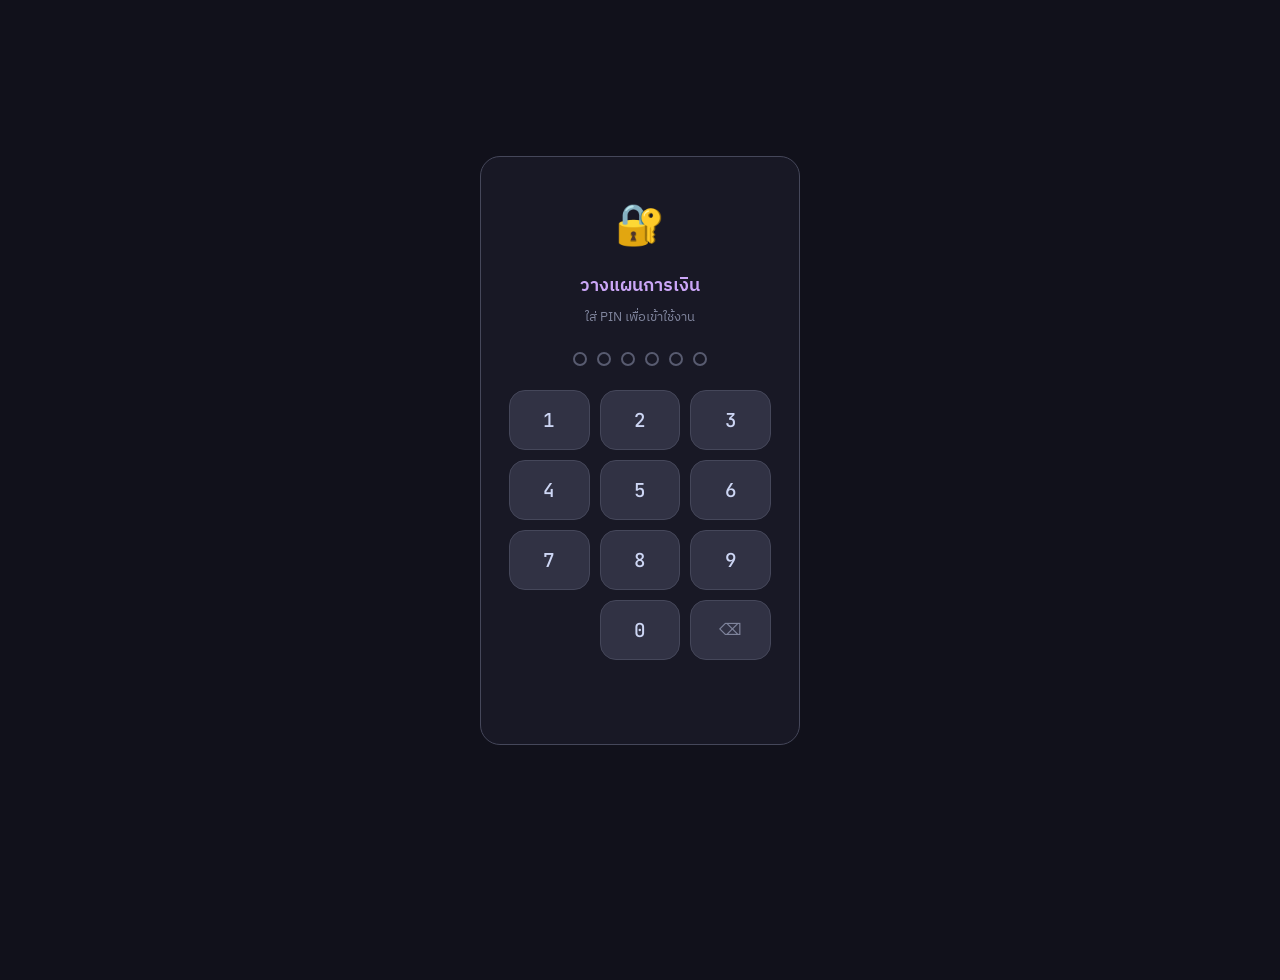
==== index.html @ ef919c9a "Split monthly-planner.html into index.html/style.css/app.js Single-user app, plain <link>/<script sr" ====
<!DOCTYPE html>
<html lang="th">
<head>
<meta charset="UTF-8">
<meta name="viewport" content="width=device-width, initial-scale=1.0">
<title>วางแผนการเงิน</title>
<link rel="preconnect" href="https://fonts.googleapis.com">
<link href="https://fonts.googleapis.com/css2?family=IBM+Plex+Sans+Thai:wght@300;400;500;600;700&family=JetBrains+Mono:wght@400;500;600&display=swap" rel="stylesheet">
<link rel="stylesheet" href="style.css">
</head>
<body>

<!-- PIN Screen -->
<div id="pinScreen">
  <div class="pin-card">
    <div class="pin-icon">🔐</div>
    <div class="pin-title">วางแผนการเงิน</div>
    <div class="pin-subtitle">ใส่ PIN เพื่อเข้าใช้งาน</div>
    <div class="pin-dots" id="pinDots">
      <div class="pin-dot"></div>
      <div class="pin-dot"></div>
      <div class="pin-dot"></div>
      <div class="pin-dot"></div>
      <div class="pin-dot"></div>
      <div class="pin-dot"></div>
    </div>
    <div class="pin-numpad" id="pinNumpad"></div>
    <div class="pin-error" id="pinError"></div>
    <div class="pin-loading" id="pinLoading"></div>
  </div>
</div>

<!-- Main App -->
<div id="mainApp">
  <div class="app">
    <div class="app-header">
      <div class="header-top">
        <div class="header-title">💰 วางแผนการเงิน</div>
        <div class="header-right">
          <div class="sync-status">
            <div class="sync-dot" id="syncDot"></div>
            <span id="syncLabel" style="color:var(--overlay1)">—</span>
          </div>
          <button class="logout-btn" id="logoutBtn" title="ออกจากระบบ">🔒 ล็อค</button>
        </div>
      </div>
      <div class="month-nav">
        <button class="nav-btn" id="prevMonthBtn">‹</button>
        <div class="month-label" id="monthLabel">—</div>
        <button class="nav-btn" id="nextMonthBtn">›</button>
      </div>
    </div>

    <div class="card summary-card">
      <div class="card-title"><span class="dot" style="background:var(--mauve)"></span>สรุปภาพรวม</div>
      <div class="summary-grid">
        <div class="summary-item">
          <div class="summary-item-label">รายได้คาดการณ์</div>
          <div class="summary-item-value" style="color:var(--green)" id="sumIncome">฿0</div>
          <div class="summary-item-sub" id="sumIncomeReceived">ได้รับแล้ว ฿0</div>
        </div>
        <div class="summary-item">
          <div class="summary-item-label">รายจ่ายทั้งหมด</div>
          <div class="summary-item-value" style="color:var(--maroon)" id="sumExpense">฿0</div>
          <div class="summary-item-sub" id="sumExpensePaid">จ่ายแล้ว ฿0</div>
        </div>
      </div>
      <div class="balance-block">
        <div>
          <div class="balance-label">ยอดคงเหลือคาดการณ์</div>
          <div class="balance-value" id="balanceValue">฿0</div>
        </div>
        <span class="badge" id="balanceBadge">—</span>
      </div>
      <div id="copyBanner" style="display:none;margin-top:12px;">
        <button class="btn btn-copy" id="copyFromPrevBtn">📋 คัดลอกรายการจากเดือนก่อนหน้า</button>
      </div>
    </div>

    <div class="card">
      <div class="card-title-row">
        <div class="card-title"><span class="dot" style="background:var(--green)"></span>รายได้เดือนนี้</div>
        <button class="btn btn-copy btn-sm" id="copyIncomeBtn">📋 คัดลอกรายได้</button>
      </div>
      <button class="settings-toggle" id="settingsToggle">⚙ ค่าแรงต่อวัน & ภาษี <span id="settingsChevron">▾</span></button>
      <div class="settings-body" id="settingsBody">
        <div class="settings-row">
          <div class="field-group">
            <div class="field-label">ค่าแรงต่อวัน (บาท)</div>
            <input type="number" id="dailyWage" placeholder="เช่น 800" min="0">
          </div>
          <div class="field-group">
            <div class="field-label">ภาษีหัก ณ ที่จ่าย (%)</div>
            <input type="number" id="taxRate" placeholder="เช่น 3" min="0" max="100" step="0.1">
          </div>
          <button class="btn btn-ghost btn-sm" id="saveProfileBtn" style="margin-bottom:1px">บันทึก</button>
        </div>
        <div style="margin-top:8px;font-size:.75rem;color:var(--overlay1)" id="profileStatus"></div>
        <hr class="divider">
      </div>
      <div class="mode-tabs">
        <button class="mode-tab active" data-mode="manual">กรอกเอง</button>
        <button class="mode-tab" data-mode="calc">คำนวณจากวันทำงาน</button>
      </div>
      <div id="modeManual" class="add-form">
        <div class="add-row">
          <input type="text" id="incomeNameManual" placeholder="ชื่อรายการรายได้" style="flex:2">
          <input type="number" id="incomeAmountManual" placeholder="จำนวน (บาท)" style="flex:1">
        </div>
        <button class="btn btn-green btn-sm" id="addIncomeManualBtn">+ เพิ่มรายได้</button>
      </div>
      <div id="modeCalc" class="add-form" style="display:none">
        <div class="add-row">
          <input type="text" id="incomeNameCalc" placeholder="ชื่อรายการ" style="flex:2">
          <input type="number" id="workDays" placeholder="จำนวนวัน" style="flex:1" min="0">
        </div>
        <div class="preview-box" id="calcPreview"></div>
        <button class="btn btn-green btn-sm" id="addIncomeCalcBtn">+ เพิ่มรายได้</button>
      </div>
      <hr class="divider">
      <div class="item-list" id="incomeList"></div>
    </div>

    <div class="card">
      <div class="card-title-row">
        <div class="card-title"><span class="dot" style="background:var(--maroon)"></span>รายจ่ายเดือนนี้</div>
        <button class="btn btn-copy btn-sm" id="copyExpenseBtn">📋 คัดลอกรายจ่าย</button>
      </div>
      <div class="add-form">
        <div class="add-row">
          <input type="text" id="expenseName" placeholder="ชื่อรายการ" style="flex:2">
          <input type="number" id="expenseAmount" placeholder="จำนวน (บาท)" style="flex:1">
        </div>
        <div class="add-row" style="align-items:center">
          <div class="field-group">
            <div class="field-label">วันที่กำหนดจ่าย (ไม่บังคับ)</div>
            <input type="number" id="expenseDueDay" placeholder="วันที่ 1-31" min="1" max="31">
          </div>
          <button class="btn btn-primary btn-sm" id="addExpenseBtn" style="margin-top:16px">+ เพิ่มรายจ่าย</button>
        </div>
      </div>
      <hr class="divider">
      <div class="item-list" id="expenseList"></div>
    </div>
  </div>
</div>

<div class="modal-overlay" id="pasteModal">
  <div class="modal">
    <div class="modal-title" id="pasteModalTitle">วางรายการไปยังเดือน</div>
    <div class="modal-body">
      <div style="font-size:.8rem;color:var(--subtext0)" id="pasteModalDesc"></div>
      <div class="year-row">
        <button class="nav-btn" id="pasteYearPrev">‹</button>
        <div class="year-val" id="pasteYearLabel">—</div>
        <button class="nav-btn" id="pasteYearNext">›</button>
      </div>
      <div class="month-grid" id="pasteMonthGrid"></div>
    </div>
    <div class="modal-footer">
      <button class="btn btn-ghost btn-sm" id="pasteModalCancel">ยกเลิก</button>
      <button class="btn btn-primary btn-sm" id="pasteModalConfirm">วางรายการ</button>
    </div>
  </div>
</div>

<div class="toast" id="toast"></div>

<script src="app.js"></script>
</body>
</html>
---- style.css ----
*, *::before, *::after { box-sizing: border-box; margin: 0; padding: 0; }
  :root {
    --base: #1e1e2e; --mantle: #181825; --crust: #11111b;
    --surface0: #313244; --surface1: #45475a; --surface2: #585b70;
    --overlay0: #6c7086; --overlay1: #7f849c;
    --subtext0: #a6adc8; --subtext1: #bac2de; --text: #cdd6f4;
    --blue: #89b4fa; --teal: #94e2d5; --green: #a6e3a1;
    --yellow: #f9e2af; --peach: #fab387; --maroon: #eba0ac;
    --red: #f38ba8; --mauve: #cba6f7;
    --r: 16px; --r-sm: 10px; --r-lg: 20px;
  }
  html { font-size: 16px; }
  body { background: var(--crust); color: var(--text); font-family: 'IBM Plex Sans Thai', sans-serif; min-height: 100vh; padding-bottom: 80px; }
  .app { max-width: 700px; margin: 0 auto; padding: 0 16px; }

  /* ── PIN Screen ── */
  #pinScreen {
    min-height: 100vh; display: flex; align-items: center; justify-content: center; padding: 20px;
  }
  .pin-card {
    background: var(--mantle); border: 1px solid var(--surface1); border-radius: var(--r-lg);
    padding: 36px 28px; width: 100%; max-width: 320px; text-align: center;
  }
  .pin-icon { font-size: 2.5rem; margin-bottom: 12px; }
  .pin-title { font-size: 1.1rem; font-weight: 600; color: var(--mauve); margin-bottom: 6px; }
  .pin-subtitle { font-size: .82rem; color: var(--overlay1); margin-bottom: 24px; }
  .pin-dots { display: flex; gap: 10px; justify-content: center; margin-bottom: 24px; }
  .pin-dot {
    width: 14px; height: 14px; border-radius: 50%;
    border: 2px solid var(--surface2); background: transparent; transition: all .15s;
  }
  .pin-dot.filled { background: var(--mauve); border-color: var(--mauve); }
  .pin-numpad { display: grid; grid-template-columns: repeat(3, 1fr); gap: 10px; }
  .pin-key {
    background: var(--surface0); border: 1px solid var(--surface1); color: var(--text);
    border-radius: var(--r); padding: 16px; font-size: 1.2rem; font-weight: 500;
    cursor: pointer; font-family: 'JetBrains Mono', monospace;
    transition: background .1s, transform .1s; user-select: none;
  }
  .pin-key:active { background: var(--surface1); transform: scale(.95); }
  .pin-key.del { font-size: 1rem; color: var(--overlay1); }
  .pin-key.empty { background: transparent; border-color: transparent; cursor: default; }
  .pin-error { color: var(--red); font-size: .82rem; margin-top: 14px; min-height: 20px; }
  .pin-loading { color: var(--overlay1); font-size: .82rem; margin-top: 14px; }

  /* ── Main App ── */
  #mainApp { display: none; }
  .app-header { background: var(--mantle); border-bottom: 1px solid var(--surface0); padding: 18px 20px 14px; margin: 0 -16px 20px; position: sticky; top: 0; z-index: 100; }
  .header-top { display: flex; align-items: center; justify-content: space-between; }
  .header-title { font-size: 1.1rem; font-weight: 600; color: var(--mauve); letter-spacing: .02em; }
  .header-right { display: flex; align-items: center; gap: 10px; }
  .sync-status { font-size: .72rem; display: flex; align-items: center; gap: 5px; }
  .sync-dot { width: 7px; height: 7px; border-radius: 50%; background: var(--overlay0); }
  .sync-dot.ok { background: var(--green); }
  .sync-dot.busy { background: var(--yellow); animation: pulse .8s infinite; }
  .sync-dot.err { background: var(--red); }
  @keyframes pulse { 0%,100%{opacity:1} 50%{opacity:.4} }
  .logout-btn { background: transparent; border: none; color: var(--overlay1); cursor: pointer; font-size: .8rem; padding: 4px 8px; border-radius: var(--r-sm); transition: color .15s; }
  .logout-btn:hover { color: var(--red); }
  .month-nav { display: flex; align-items: center; gap: 12px; margin-top: 10px; }
  .month-label { font-family: 'JetBrains Mono', monospace; font-size: 1rem; color: var(--text); font-weight: 500; flex: 1; text-align: center; }
  .nav-btn { background: var(--surface0); border: none; color: var(--subtext1); border-radius: var(--r-sm); width: 34px; height: 34px; cursor: pointer; font-size: 1.1rem; display: flex; align-items: center; justify-content: center; transition: background .15s; }
  .nav-btn:hover { background: var(--surface1); color: var(--text); }

  .card { background: var(--mantle); border-radius: var(--r-lg); border: 1px solid var(--surface0); padding: 18px; margin-bottom: 16px; }
  .card-title { font-size: .8rem; font-weight: 600; letter-spacing: .08em; text-transform: uppercase; color: var(--overlay1); margin-bottom: 14px; display: flex; align-items: center; gap: 8px; }
  .card-title .dot { width: 8px; height: 8px; border-radius: 50%; flex-shrink: 0; }
  .card-title-row { display: flex; align-items: center; justify-content: space-between; margin-bottom: 14px; }
  .card-title-row .card-title { margin-bottom: 0; }

  .summary-card { background: linear-gradient(135deg, var(--mantle) 0%, #1a1a2e 100%); border-color: var(--surface1); }
  .summary-grid { display: grid; grid-template-columns: 1fr 1fr; gap: 12px; margin-bottom: 14px; }
  .summary-item { background: var(--surface0); border-radius: var(--r); padding: 12px 14px; }
  .summary-item-label { font-size: .72rem; color: var(--overlay1); margin-bottom: 4px; }
  .summary-item-value { font-family: 'JetBrains Mono', monospace; font-size: .95rem; font-weight: 600; }
  .summary-item-sub { font-family: 'JetBrains Mono', monospace; font-size: .75rem; color: var(--subtext0); margin-top: 2px; }
  .balance-block { background: var(--surface0); border-radius: var(--r-lg); padding: 16px; display: flex; align-items: center; justify-content: space-between; gap: 12px; }
  .balance-label { font-size: .8rem; color: var(--subtext0); }
  .balance-value { font-family: 'JetBrains Mono', monospace; font-size: 1.6rem; font-weight: 700; }
  .badge { padding: 4px 10px; border-radius: 20px; font-size: .72rem; font-weight: 600; white-space: nowrap; }
  .badge-ok { background: color-mix(in srgb, var(--green) 20%, transparent); color: var(--green); }
  .badge-warn { background: color-mix(in srgb, var(--peach) 20%, transparent); color: var(--peach); }

  .settings-toggle { background: var(--surface0); border: none; color: var(--subtext1); border-radius: var(--r-sm); padding: 8px 12px; font-size: .8rem; cursor: pointer; display: flex; align-items: center; gap: 6px; font-family: 'IBM Plex Sans Thai', sans-serif; transition: background .15s; margin-bottom: 12px; }
  .settings-toggle:hover { background: var(--surface1); color: var(--text); }
  .settings-body { display: none; }
  .settings-body.open { display: block; }
  .settings-row { display: flex; gap: 10px; align-items: flex-end; }
  .field-group { flex: 1; }
  .field-label { font-size: .75rem; color: var(--subtext0); margin-bottom: 5px; }

  input[type=text], input[type=number] { background: var(--surface0); border: 1px solid var(--surface1); color: var(--text); border-radius: var(--r-sm); padding: 9px 12px; font-family: 'IBM Plex Sans Thai', sans-serif; font-size: .9rem; width: 100%; outline: none; transition: border-color .15s; }
  input[type=text]:focus, input[type=number]:focus { border-color: var(--mauve); }
  input[type=number] { font-family: 'JetBrains Mono', monospace; }
  input::placeholder { color: var(--overlay0); }

  .mode-tabs { display: flex; background: var(--surface0); border-radius: var(--r-sm); padding: 3px; gap: 3px; margin-bottom: 12px; }
  .mode-tab { flex: 1; padding: 7px; border: none; border-radius: 7px; cursor: pointer; font-family: 'IBM Plex Sans Thai', sans-serif; font-size: .8rem; background: transparent; color: var(--subtext0); transition: all .15s; }
  .mode-tab.active { background: var(--surface1); color: var(--text); font-weight: 500; }

  .add-form { display: flex; flex-direction: column; gap: 8px; }
  .add-row { display: flex; gap: 8px; }
  .preview-box { background: var(--surface0); border-radius: var(--r-sm); padding: 10px 12px; font-family: 'JetBrains Mono', monospace; font-size: .82rem; color: var(--teal); display: none; }
  .preview-box.show { display: block; }

  .btn { padding: 9px 16px; border-radius: var(--r-sm); border: none; cursor: pointer; font-family: 'IBM Plex Sans Thai', sans-serif; font-size: .85rem; font-weight: 500; transition: opacity .15s; white-space: nowrap; }
  .btn:hover { opacity: .85; }
  .btn-primary { background: var(--mauve); color: var(--crust); }
  .btn-green { background: var(--green); color: var(--crust); }
  .btn-sm { padding: 5px 10px; font-size: .78rem; }
  .btn-ghost { background: var(--surface0); color: var(--subtext1); border: 1px solid var(--surface1); }
  .btn-ghost:hover { background: var(--surface1); color: var(--text); opacity: 1; }
  .btn-copy { background: color-mix(in srgb, var(--blue) 20%, transparent); color: var(--blue); border: 1px solid color-mix(in srgb, var(--blue) 30%, transparent); font-size: .78rem; padding: 7px 12px; }

  .item-list { display: flex; flex-direction: column; gap: 6px; }
  .item { background: var(--surface0); border-radius: var(--r); padding: 11px 12px; display: flex; align-items: center; gap: 10px; border: 1px solid transparent; transition: border-color .15s; }
  .item:hover { border-color: var(--surface1); }
  .item.done { opacity: .5; }
  .item.done .item-name { text-decoration: line-through; color: var(--overlay0); }
  .item-check { width: 20px; height: 20px; border-radius: 6px; border: 2px solid var(--surface2); background: transparent; cursor: pointer; flex-shrink: 0; display: flex; align-items: center; justify-content: center; transition: all .15s; }
  .item-check.checked-green { border-color: var(--green); background: color-mix(in srgb, var(--green) 25%, transparent); }
  .item-check.checked-mauve { border-color: var(--mauve); background: color-mix(in srgb, var(--mauve) 25%, transparent); }
  .item-check svg { display: none; }
  .item-check.checked-green svg, .item-check.checked-mauve svg { display: block; }
  .item-name { flex: 1; font-size: .9rem; min-width: 0; }
  .item-amount { font-family: 'JetBrains Mono', monospace; font-size: .88rem; font-weight: 500; flex-shrink: 0; }
  .item-due { font-size: .73rem; color: var(--overlay1); flex-shrink: 0; }
  .item-actions { display: flex; gap: 2px; flex-shrink: 0; }
  .item-btn { background: transparent; border: none; color: var(--overlay0); cursor: pointer; padding: 3px 5px; border-radius: 4px; font-size: .85rem; transition: color .15s; line-height: 1; }
  .item-btn:hover { color: var(--text); }
  .item-btn.delete:hover { color: var(--red); }
  .item-btn.edit:hover { color: var(--blue); }

  .divider { border: none; border-top: 1px solid var(--surface0); margin: 12px 0; }
  .empty-state { text-align: center; color: var(--overlay0); font-size: .85rem; padding: 24px; }

  .modal-overlay { position: fixed; inset: 0; background: rgba(0,0,0,.6); z-index: 200; display: flex; align-items: center; justify-content: center; padding: 20px; opacity: 0; pointer-events: none; transition: opacity .2s; }
  .modal-overlay.open { opacity: 1; pointer-events: all; }
  .modal { background: var(--mantle); border: 1px solid var(--surface1); border-radius: var(--r-lg); padding: 22px; width: 100%; max-width: 360px; }
  .modal-title { font-size: .95rem; font-weight: 600; color: var(--text); margin-bottom: 16px; }
  .modal-body { display: flex; flex-direction: column; gap: 10px; margin-bottom: 16px; }
  .modal-footer { display: flex; gap: 8px; justify-content: flex-end; }
  .month-grid { display: grid; grid-template-columns: repeat(3,1fr); gap: 6px; margin-top: 8px; }
  .month-opt { background: var(--surface0); border: 1px solid var(--surface1); color: var(--subtext1); border-radius: var(--r-sm); padding: 8px 4px; cursor: pointer; font-family: 'IBM Plex Sans Thai', sans-serif; font-size: .8rem; text-align: center; transition: all .15s; }
  .month-opt:hover { background: var(--surface1); color: var(--text); }
  .month-opt.selected { background: color-mix(in srgb, var(--blue) 25%, transparent); border-color: var(--blue); color: var(--blue); }
  .year-row { display: flex; align-items: center; gap: 10px; justify-content: center; margin-bottom: 6px; }
  .year-val { font-family: 'JetBrains Mono', monospace; font-weight: 600; color: var(--text); min-width: 60px; text-align: center; }

  .toast { position: fixed; bottom: 24px; left: 50%; transform: translateX(-50%) translateY(20px); background: var(--surface1); color: var(--text); padding: 10px 18px; border-radius: 20px; font-size: .82rem; opacity: 0; transition: all .3s; z-index: 300; white-space: nowrap; pointer-events: none; }
  .toast.show { opacity: 1; transform: translateX(-50%) translateY(0); }

  @media (max-width: 480px) {
    .summary-grid { grid-template-columns: 1fr; }
    .add-row { flex-direction: column; }
    .balance-value { font-size: 1.3rem; }
  }
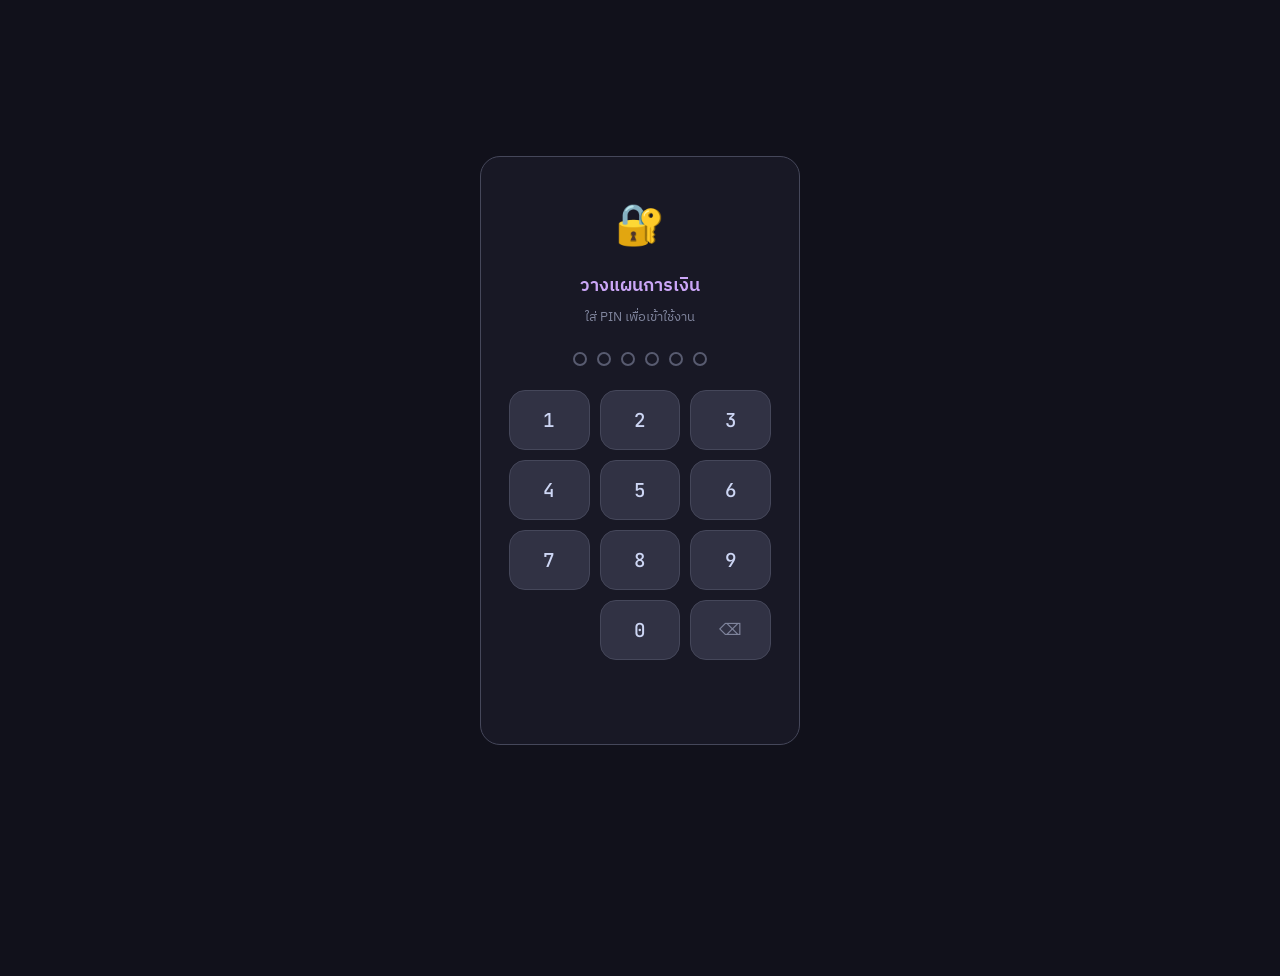
==== commit b5059769: "Add 4-tab web shell: calendar notes, todo list, settings tab Port the flutter-bloc-ios feature set (" ====
--- a/index.html
+++ b/index.html
@@ -35,7 +35,7 @@
   <div class="app">
     <div class="app-header">
       <div class="header-top">
-        <div class="header-title">💰 วางแผนการเงิน</div>
+        <div class="header-title" id="appTitle">💰 วางแผนการเงิน</div>
         <div class="header-right">
           <div class="sync-status">
             <div class="sync-dot" id="syncDot"></div>
@@ -44,12 +44,14 @@
           <button class="logout-btn" id="logoutBtn" title="ออกจากระบบ">🔒 ล็อค</button>
         </div>
       </div>
-      <div class="month-nav">
+      <div class="month-nav" id="monthNav">
         <button class="nav-btn" id="prevMonthBtn">‹</button>
         <div class="month-label" id="monthLabel">—</div>
         <button class="nav-btn" id="nextMonthBtn">›</button>
       </div>
     </div>
+
+    <div class="tab-page" id="tabPlan">
 
     <div class="card summary-card">
       <div class="card-title"><span class="dot" style="background:var(--mauve)"></span>สรุปภาพรวม</div>
@@ -142,7 +144,79 @@
       <hr class="divider">
       <div class="item-list" id="expenseList"></div>
     </div>
+
+    </div>
+
+    <div class="tab-page" id="tabCalendar" style="display:none">
+      <div class="card">
+        <div class="card-title-row">
+          <div class="card-title"><span class="dot" style="background:var(--blue)"></span>ปฏิทิน</div>
+        </div>
+        <div class="cal-nav">
+          <button class="nav-btn" id="calPrevBtn">‹</button>
+          <div class="month-label" id="calMonthLabel">—</div>
+          <button class="nav-btn" id="calNextBtn">›</button>
+        </div>
+        <div class="cal-weekdays">
+          <span>อา</span><span>จ</span><span>อ</span><span>พ</span><span>พฤ</span><span>ศ</span><span>ส</span>
+        </div>
+        <div class="cal-grid" id="calGrid"></div>
+      </div>
+      <div class="card">
+        <div class="card-title" id="calNoteTitle"><span class="dot" style="background:var(--mauve)"></span>บันทึกประจำวัน</div>
+        <textarea id="calNoteText" class="cal-note-input" rows="4" placeholder="วันนี้ต้องทำอะไรบ้าง..."></textarea>
+        <button class="btn btn-primary btn-sm" id="calNoteSaveBtn" style="margin-top:10px">บันทึก</button>
+      </div>
+    </div>
+
+    <div class="tab-page" id="tabTodo" style="display:none">
+      <div class="card">
+        <div class="card-title-row">
+          <div class="card-title"><span class="dot" style="background:var(--green)"></span>งานที่ต้องทำ</div>
+        </div>
+        <div class="add-row">
+          <input type="text" id="todoNameInput" placeholder="ต้องทำอะไร..." style="flex:1">
+          <button class="btn btn-green btn-sm" id="addTodoBtn">+ เพิ่ม</button>
+        </div>
+        <hr class="divider">
+        <div class="item-list" id="todoList"></div>
+      </div>
+    </div>
+
+    <div class="tab-page" id="tabSettings" style="display:none">
+      <div class="card">
+        <div class="card-title"><span class="dot" style="background:var(--peach)"></span>ค่าแรง & ภาษี</div>
+        <div class="settings-row" style="flex-direction:column;align-items:stretch;gap:12px">
+          <div class="field-group">
+            <div class="field-label">ค่าแรงต่อวัน (บาท)</div>
+            <input type="number" id="dailyWage2" placeholder="เช่น 800" min="0">
+          </div>
+          <div class="field-group">
+            <div class="field-label">ภาษีหัก ณ ที่จ่าย (%)</div>
+            <input type="number" id="taxRate2" placeholder="เช่น 3" min="0" max="100" step="0.1">
+          </div>
+          <button class="btn btn-primary btn-sm" id="saveProfileBtn2">บันทึก</button>
+        </div>
+        <div style="margin-top:10px;font-size:.75rem;color:var(--overlay1)" id="profileStatus2"></div>
+      </div>
+      <div class="card">
+        <button class="btn btn-ghost" id="lockAppBtn2" style="width:100%;color:var(--red)">🔒 ล็อกแอป</button>
+      </div>
+      <div class="card">
+        <div style="font-size:.78rem;color:var(--overlay0);line-height:1.6">
+          ข้อมูลทั้งหมด (วางแผนรายเดือน / ปฏิทิน / งานที่ต้องทำ / ค่าแรง-ภาษี) sync ขึ้น Google Sheet ทุกอย่าง
+        </div>
+      </div>
+    </div>
+
   </div>
+
+  <nav class="bottom-nav">
+    <button class="bn-btn active" data-tab="plan"><span class="bn-icon">💰</span><span>วางแผน</span></button>
+    <button class="bn-btn" data-tab="calendar"><span class="bn-icon">📅</span><span>ปฏิทิน</span></button>
+    <button class="bn-btn" data-tab="todo"><span class="bn-icon">✅</span><span>งาน</span></button>
+    <button class="bn-btn" data-tab="settings"><span class="bn-icon">⚙️</span><span>ตั้งค่า</span></button>
+  </nav>
 </div>
 
 <div class="modal-overlay" id="pasteModal">
--- a/style.css
+++ b/style.css
@@ -155,3 +155,49 @@
     .add-row { flex-direction: column; }
     .balance-value { font-size: 1.3rem; }
   }
+
+  /* ── Bottom nav ── */
+  body { padding-bottom: 76px; }
+  .bottom-nav {
+    position: fixed; bottom: 0; left: 0; right: 0; z-index: 150;
+    display: flex; background: var(--mantle); border-top: 1px solid var(--surface0);
+    padding: 6px 4px calc(6px + env(safe-area-inset-bottom));
+  }
+  .bn-btn {
+    flex: 1; display: flex; flex-direction: column; align-items: center; gap: 2px;
+    background: transparent; border: none; color: var(--overlay0); cursor: pointer;
+    font-family: 'IBM Plex Sans Thai', sans-serif; font-size: .68rem; padding: 6px 2px;
+    border-radius: var(--r-sm); transition: color .15s;
+  }
+  .bn-icon { font-size: 1.15rem; line-height: 1; }
+  .bn-btn.active { color: var(--mauve); font-weight: 600; }
+
+  /* ── Calendar tab ── */
+  .cal-nav { display: flex; align-items: center; gap: 12px; margin-bottom: 12px; }
+  .cal-nav .month-label { flex: 1; text-align: center; }
+  .cal-weekdays { display: grid; grid-template-columns: repeat(7,1fr); text-align: center; font-size: .72rem; color: var(--overlay1); margin-bottom: 6px; }
+  .cal-grid { display: grid; grid-template-columns: repeat(7,1fr); gap: 4px; }
+  .cal-day {
+    aspect-ratio: 1; display: flex; flex-direction: column; align-items: center; justify-content: center;
+    border-radius: var(--r-sm); background: var(--surface0); border: 1px solid transparent;
+    cursor: pointer; font-size: .82rem; color: var(--subtext1); position: relative; transition: all .15s;
+  }
+  .cal-day:hover { border-color: var(--surface2); }
+  .cal-day.empty { background: transparent; cursor: default; }
+  .cal-day.today { border-color: var(--surface2); }
+  .cal-day.selected { background: var(--mauve); color: var(--crust); font-weight: 600; }
+  .cal-day .cal-dot { width: 4px; height: 4px; border-radius: 50%; background: var(--blue); position: absolute; bottom: 5px; }
+  .cal-day.selected .cal-dot { background: var(--crust); }
+  .cal-note-input {
+    width: 100%; background: var(--surface0); border: 1px solid var(--surface1); color: var(--text);
+    border-radius: var(--r-sm); padding: 10px 12px; font-family: 'IBM Plex Sans Thai', sans-serif;
+    font-size: .88rem; resize: vertical; outline: none;
+  }
+  .cal-note-input:focus { border-color: var(--mauve); }
+
+  /* ── Todo tab ── */
+  .todo-item { display: flex; align-items: center; gap: 10px; }
+  .todo-check { width: 20px; height: 20px; border-radius: 6px; border: 2px solid var(--surface2); background: transparent; cursor: pointer; flex-shrink: 0; display: flex; align-items: center; justify-content: center; }
+  .todo-check.checked { border-color: var(--green); background: color-mix(in srgb, var(--green) 25%, transparent); }
+  .todo-check svg { display: none; }
+  .todo-check.checked svg { display: block; }
